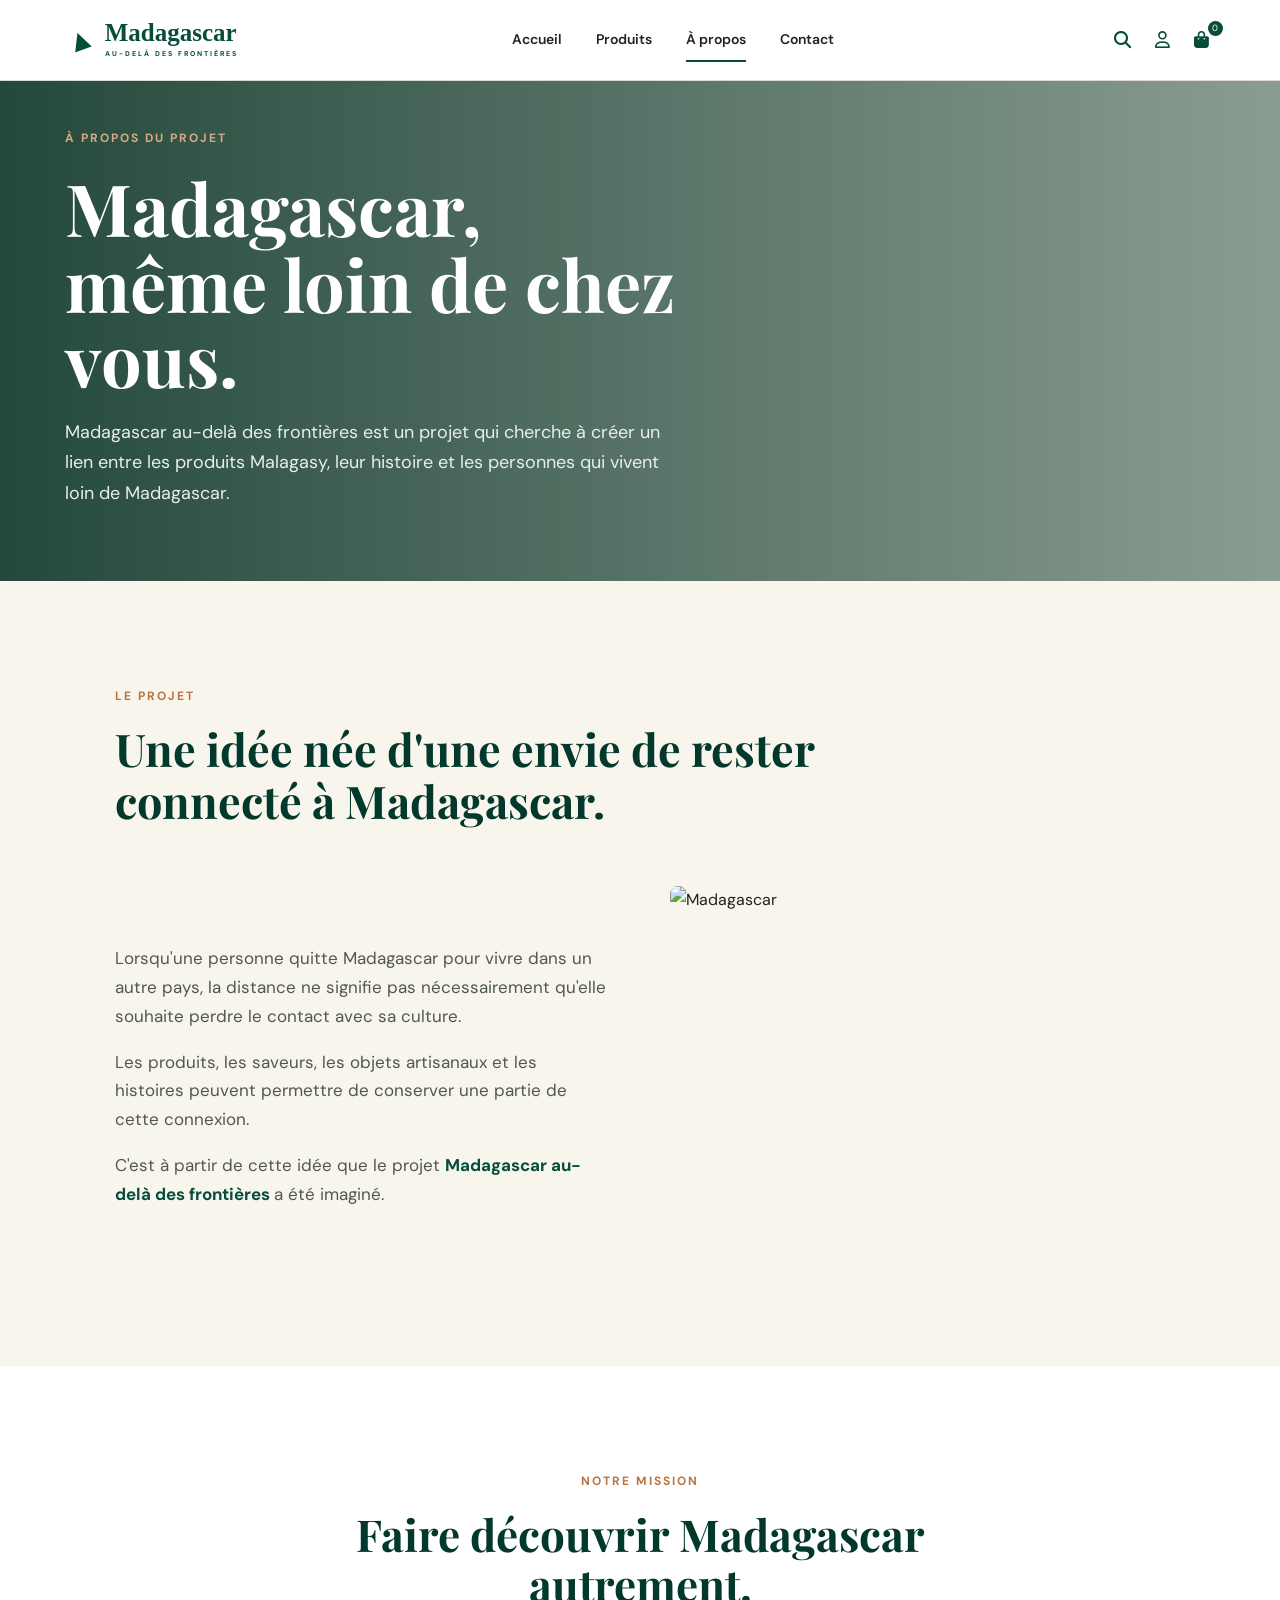
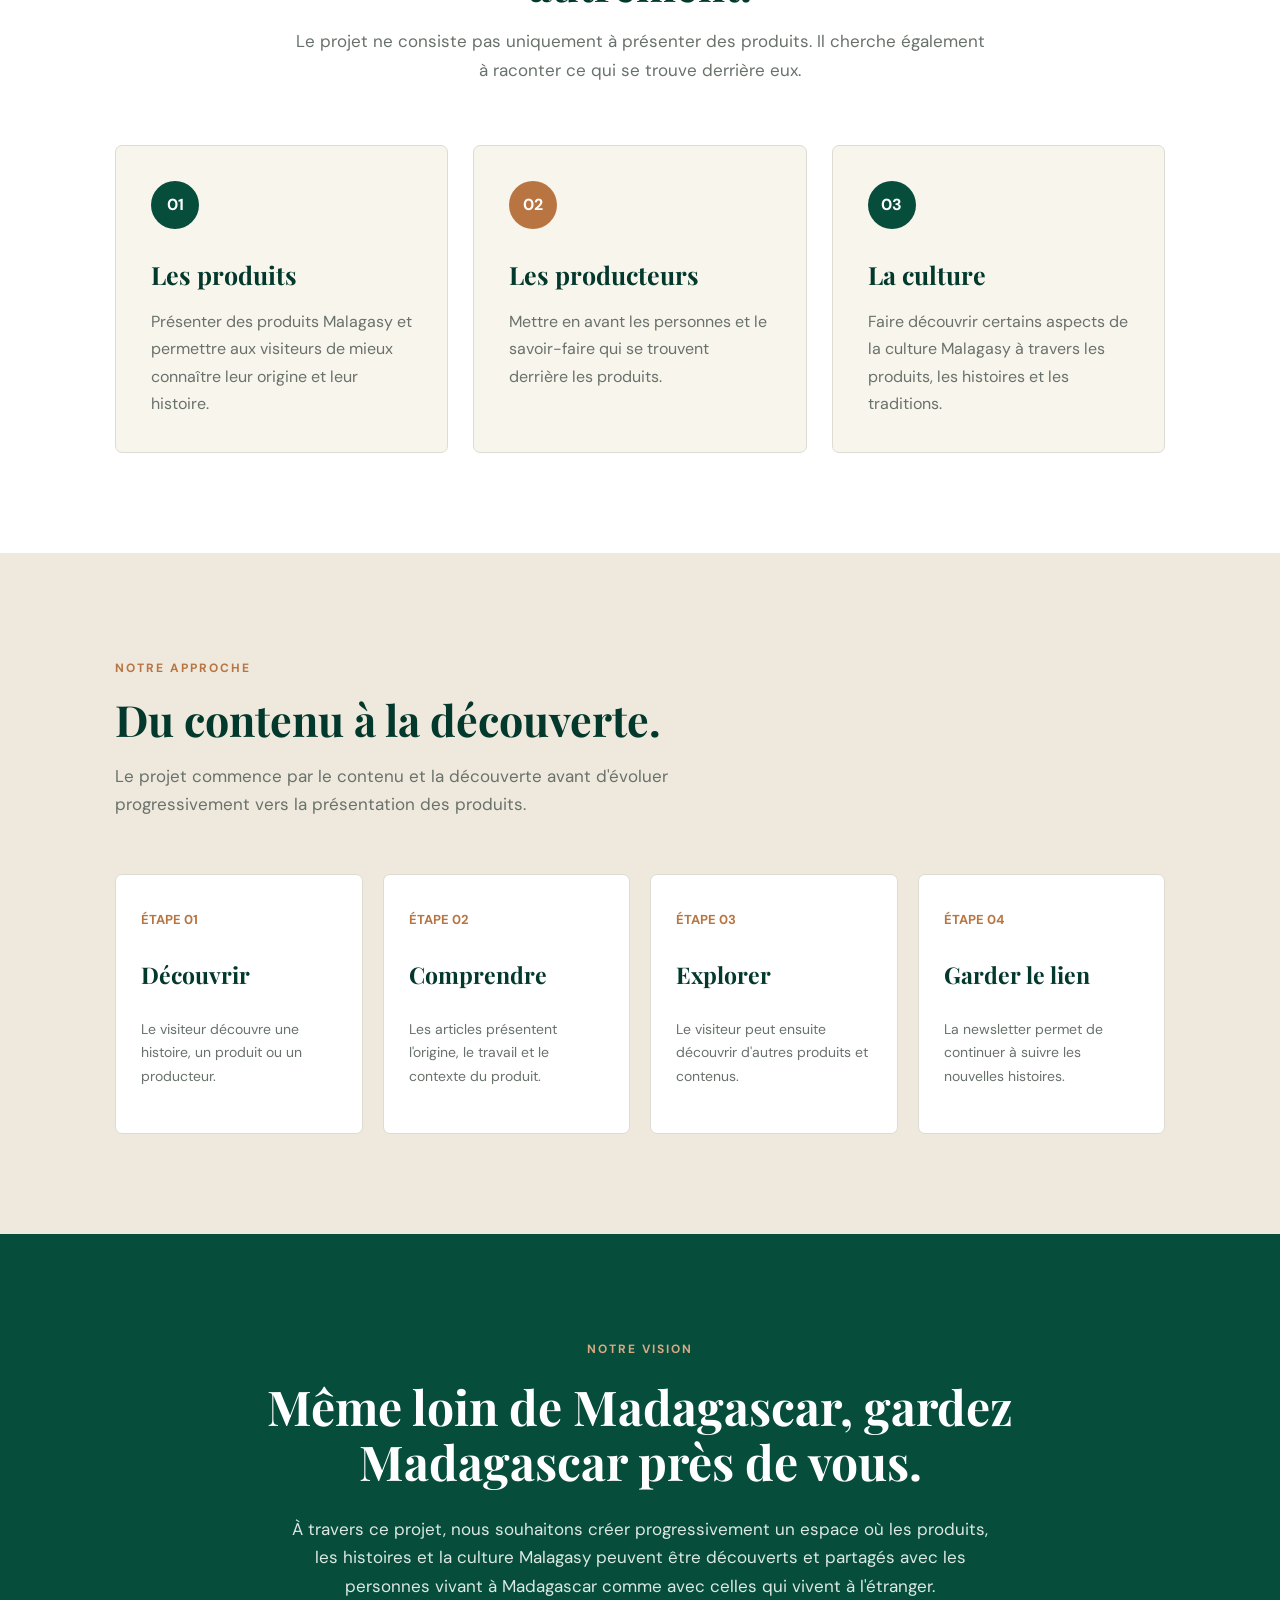
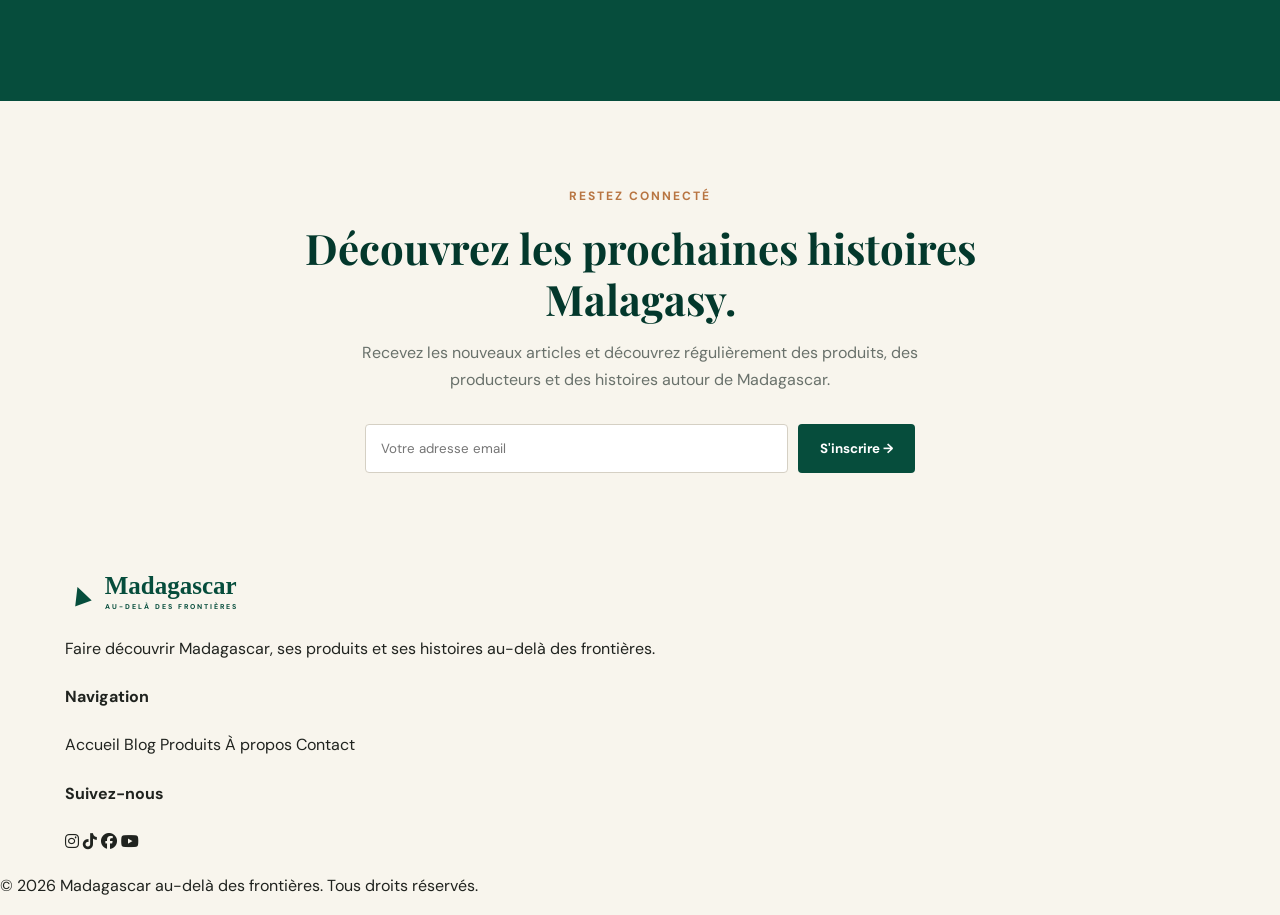
==== apropos.html @ 2da7e500 "Initial Commit" ====
<!DOCTYPE html>
<html lang="fr">

<head>

    <meta charset="UTF-8">

    <meta name="viewport"
          content="width=device-width, initial-scale=1.0">

    <title>
        À propos du projet - Madagascar au-delà des frontières
    </title>

    <!-- =====================================
         POLICES
    ====================================== -->

    <link rel="preconnect"
          href="https://fonts.googleapis.com">

    <link rel="preconnect"
          href="https://fonts.gstatic.com"
          crossorigin>

    <link href="https://fonts.googleapis.com/css2?family=DM+Sans:wght@400;500;600;700&family=Playfair+Display:wght@500;600;700&display=swap"
          rel="stylesheet">

           <link rel="stylesheet"
          href="https://cdnjs.cloudflare.com/ajax/libs/font-awesome/6.5.2/css/all.min.css">

          <style>
            :root {

            --green: #064d3c;
            --green-dark: #03382c;

            --cream: #f8f5ed;
            --cream-dark: #eee9dc;

            --brown: #b87542;

            --text: #20231f;
            --text-light: #69716b;

            --white: #ffffff;

            --border: #dedbd2;
        }

       /* =========================
        HEADER
        ========================= */

        

         a {

            text-decoration: none;

            color: inherit;
        }


        button,
        input {

            font-family: inherit;
        }


        .container {

            width: min(1150px, 90%);

            margin: auto;

            
        }


        /* =========================
        HEADER
        ========================= */

        .header {
            position: relative;
            z-index: 1000;

            background: white;

            border-bottom: 1px solid var(--border);
        }

        .navbar {
            min-height: 76px;

            display: flex;
            align-items: center;
            justify-content: space-between;
        }

        .logo {
            display: flex;
            align-items: center;
            gap: 10px;

            color: var(--green);
        }


        .logo {
            display: flex;
            align-items: center;
            gap: 10px;

            color: var(--green);
        }

        .logo-icon {
            font-size: 30px;
            transform: rotate(-20deg);
        }

        .logo strong {
            display: block;

            font-family: Georgia, serif;
            font-size: 25px;
            line-height: 1;
        }

        .logo small {
            display: block;

            margin-top: 3px;

            font-size: 7px;
            letter-spacing: 2px;
            font-weight: bold;
        }

        .nav-menu {
            display: flex;
            gap: 34px;
        }

        .nav-menu a {
            position: relative;

            font-size: 14px;
            font-weight: 600;

            padding: 28px 0;
        }

        .nav-menu a::after {
            content: "";

            position: absolute;
            left: 0;
            bottom: 18px;

            width: 0;
            height: 2px;

            background: var(--green);

            transition: 0.3s;
        }

        .nav-menu a:hover::after,
        .nav-menu a.active::after {
            width: 100%;
        }

        .nav-actions {
            display: flex;
            align-items: center;
            gap: 12px;
        }

        .icon-btn,
        .mobile-btn {
            border: none;
            background: transparent;

            cursor: pointer;

            font-size: 17px;
            color: var(--green);
        }

        .cart-btn {
            position: relative;
        }

        .cart-btn span {
            position: absolute;

            top: -7px;
            right: -8px;

            width: 15px;
            height: 15px;

            display: flex;
            align-items: center;
            justify-content: center;

            border-radius: 50%;

            background: var(--green);
            color: white;

            font-size: 9px;
        }

        .mobile-btn {
            display: none;
        }
          </style>

          <link rel="icon" type="image/x-icon" href="Images/ravenala-palm.png">
</head>


<body style="
    margin: 0;
    padding: 0;
    background: #f8f5ed;
    color: #20231f;
    font-family: 'DM Sans', Arial, sans-serif;
    line-height: 1.7;
">


    <!-- ================= HEADER ================= -->

<header class="header">

    <div class="container navbar">

        <a href="index.html" class="logo">

            <span class="logo-icon">▲</span>

            <div>
                <strong>Madagascar</strong>
                <small>AU-DELÀ DES FRONTIÈRES</small>
            </div>

        </a>

        <nav class="nav-menu">

            <a href="index.html">Accueil</a>
            <a href="produits.html" >Produits</a>
            <a href="apropos.html" class="active">À propos</a>
            <a href="contact.html">Contact</a>

        </nav>

        <div class="nav-actions">

            <button id="searchBtn" class="icon-btn">
                <i class="fa-solid fa-magnifying-glass"></i>
            </button>

            <button class="icon-btn">
                <i class="fa-regular fa-user"></i>
            </button>

            <button class="icon-btn cart-btn">

                <i class="fa-solid fa-bag-shopping"></i>

                <span id="cartCount">0</span>

            </button>

        </div>

    </div>

</header>




    <!-- =====================================
         HERO
    ====================================== -->

    <section style="
         background:
        linear-gradient(
            90deg,
            rgba(6, 49, 35, .88),
            rgba(6, 49, 35, .45)
        ),
        url('../assets/hero-madagascar.jpg');
        

        background-size: cover;
        background-position: center;

        min-height: 500px;

        display: flex;
        align-items: center;
    ">

        <div style="
            width: 90%;
            max-width: 1150px;
            margin: auto;
        ">

            <div style="
                max-width: 720px;
                color: white;
            ">

                <span style="
                    color: #d7aa83;
                    font-size: 12px;
                    font-weight: 700;
                    letter-spacing: 2px;
                ">
                    À PROPOS DU PROJET
                </span>


                <h1 style="
                    font-family: 'Playfair Display', Georgia, serif;
                    font-size: clamp(45px, 7vw, 72px);
                    line-height: 1.05;
                    margin: 20px 0;
                    color: white;
                ">

                    Madagascar,
                    <br>
                    même loin de chez vous.

                </h1>


                <p style="
                    max-width: 620px;
                    font-size: 18px;
                    color: #e8eeeb;
                    margin-bottom: 30px;
                ">

                    Madagascar au-delà des frontières est un
                    projet qui cherche à créer un lien entre
                    les produits Malagasy, leur histoire et
                    les personnes qui vivent loin de Madagascar.

                </p>

            </div>

        </div>

    </section>



    <!-- =====================================
         PRÉSENTATION DU PROJET
    ====================================== -->

    <section id="projet"
             style="
                 padding: 100px 0;
                 background: #f8f5ed;
             ">

        <div style="
            width: 90%;
            max-width: 1050px;
            margin: auto;
        ">


            <!-- TITRE -->

            <div style="
                max-width: 700px;
                margin-bottom: 60px;
            ">

                <span style="
                    color: #b87542;
                    font-size: 12px;
                    font-weight: 700;
                    letter-spacing: 2px;
                ">
                    LE PROJET
                </span>


                <h2 style="
                    font-family: 'Playfair Display', Georgia, serif;
                    color: #03382c;
                    font-size: 45px;
                    line-height: 1.15;
                    margin: 15px 0;
                ">

                    Une idée née d'une envie
                    de rester connecté à Madagascar.

                </h2>

            </div>



            <!-- CONTENU -->

            <div style="
                display: grid;
                grid-template-columns: 1fr 1fr;
                gap: 60px;
                align-items: center;
            ">


                <!-- TEXTE -->

                <div>

                    <p style="
                        font-size: 17px;
                        color: #4f5852;
                    ">

                        Lorsqu'une personne quitte Madagascar
                        pour vivre dans un autre pays, la distance
                        ne signifie pas nécessairement qu'elle
                        souhaite perdre le contact avec sa culture.

                    </p>


                    <p style="
                        font-size: 17px;
                        color: #4f5852;
                    ">

                        Les produits, les saveurs, les objets
                        artisanaux et les histoires peuvent
                        permettre de conserver une partie de
                        cette connexion.

                    </p>


                    <p style="
                        font-size: 17px;
                        color: #4f5852;
                    ">

                        C'est à partir de cette idée que le projet
                        <strong style="color: #064d3c;">
                            Madagascar au-delà des frontières
                        </strong>
                        a été imaginé.

                    </p>

                </div>



                <!-- IMAGE -->

                <div style="
                    min-height: 380px;
                    overflow: hidden;
                    border-radius: 8px;
                ">

                    <img
                        src="images/madagascar.jpg"
                        alt="Madagascar"
                        style="
                            width: 100%;
                            height: 380px;
                            object-fit: cover;
                            display: block;
                        "
                    >

                </div>

            </div>

        </div>

    </section>



    <!-- =====================================
         NOTRE OBJECTIF
    ====================================== -->

    <section id="mission"
             style="
                 background: white;
                 padding: 100px 0;
             ">

        <div style="
            width: 90%;
            max-width: 1050px;
            margin: auto;
        ">


            <div style="
                text-align: center;
                max-width: 700px;
                margin: 0 auto 60px;
            ">

                <span style="
                    color: #b87542;
                    font-size: 12px;
                    font-weight: 700;
                    letter-spacing: 2px;
                ">
                    NOTRE MISSION
                </span>


                <h2 style="
                    font-family: 'Playfair Display', Georgia, serif;
                    color: #03382c;
                    font-size: 44px;
                    line-height: 1.15;
                    margin: 15px 0;
                ">

                    Faire découvrir Madagascar
                    autrement.

                </h2>


                <p style="
                    color: #69716b;
                    font-size: 17px;
                ">

                    Le projet ne consiste pas uniquement à
                    présenter des produits. Il cherche également
                    à raconter ce qui se trouve derrière eux.

                </p>

            </div>



            <!-- CARTES -->

            <div style="
                display: grid;
                grid-template-columns: repeat(3, 1fr);
                gap: 25px;
            ">


                <!-- CARTE 1 -->

                <div style="
                    border: 1px solid #dedbd2;
                    background: #f8f5ed;
                    border-radius: 7px;
                    padding: 35px;
                ">

                    <div style="
                        width: 48px;
                        height: 48px;
                        display: flex;
                        align-items: center;
                        justify-content: center;
                        background: #064d3c;
                        color: white;
                        border-radius: 50%;
                        font-weight: 700;
                        margin-bottom: 25px;
                    ">
                        01
                    </div>


                    <h3 style="
                        font-family: 'Playfair Display', Georgia, serif;
                        color: #03382c;
                        font-size: 25px;
                        margin-bottom: 12px;
                    ">

                        Les produits

                    </h3>


                    <p style="
                        color: #69716b;
                        margin: 0;
                    ">

                        Présenter des produits Malagasy et
                        permettre aux visiteurs de mieux
                        connaître leur origine et leur histoire.

                    </p>

                </div>



                <!-- CARTE 2 -->

                <div style="
                    border: 1px solid #dedbd2;
                    background: #f8f5ed;
                    border-radius: 7px;
                    padding: 35px;
                ">

                    <div style="
                        width: 48px;
                        height: 48px;
                        display: flex;
                        align-items: center;
                        justify-content: center;
                        background: #b87542;
                        color: white;
                        border-radius: 50%;
                        font-weight: 700;
                        margin-bottom: 25px;
                    ">
                        02
                    </div>


                    <h3 style="
                        font-family: 'Playfair Display', Georgia, serif;
                        color: #03382c;
                        font-size: 25px;
                        margin-bottom: 12px;
                    ">

                        Les producteurs

                    </h3>


                    <p style="
                        color: #69716b;
                        margin: 0;
                    ">

                        Mettre en avant les personnes et le
                        savoir-faire qui se trouvent derrière
                        les produits.

                    </p>

                </div>



                <!-- CARTE 3 -->

                <div style="
                    border: 1px solid #dedbd2;
                    background: #f8f5ed;
                    border-radius: 7px;
                    padding: 35px;
                ">

                    <div style="
                        width: 48px;
                        height: 48px;
                        display: flex;
                        align-items: center;
                        justify-content: center;
                        background: #064d3c;
                        color: white;
                        border-radius: 50%;
                        font-weight: 700;
                        margin-bottom: 25px;
                    ">
                        03
                    </div>


                    <h3 style="
                        font-family: 'Playfair Display', Georgia, serif;
                        color: #03382c;
                        font-size: 25px;
                        margin-bottom: 12px;
                    ">

                        La culture

                    </h3>


                    <p style="
                        color: #69716b;
                        margin: 0;
                    ">

                        Faire découvrir certains aspects de la
                        culture Malagasy à travers les produits,
                        les histoires et les traditions.

                    </p>

                </div>

            </div>

        </div>

    </section>



    <!-- =====================================
         COMMENT ÇA FONCTIONNE ?
    ====================================== -->

    <section style="
        padding: 100px 0;
        background: #eee9dc;
    ">

        <div style="
            width: 90%;
            max-width: 1050px;
            margin: auto;
        ">


            <div style="
                max-width: 650px;
                margin-bottom: 55px;
            ">

                <span style="
                    color: #b87542;
                    font-size: 12px;
                    font-weight: 700;
                    letter-spacing: 2px;
                ">
                    NOTRE APPROCHE
                </span>


                <h2 style="
                    font-family: 'Playfair Display', Georgia, serif;
                    color: #03382c;
                    font-size: 43px;
                    line-height: 1.15;
                    margin: 15px 0;
                ">

                    Du contenu à la découverte.

                </h2>


                <p style="
                    color: #69716b;
                    font-size: 17px;
                ">

                    Le projet commence par le contenu et la
                    découverte avant d'évoluer progressivement
                    vers la présentation des produits.

                </p>

            </div>



            <!-- ÉTAPES -->

            <div style="
                display: grid;
                grid-template-columns: repeat(4, 1fr);
                gap: 20px;
            ">


                <div style="
                    background: white;
                    padding: 30px 25px;
                    border-radius: 7px;
                    border: 1px solid #dedbd2;
                ">

                    <strong style="
                        color: #b87542;
                        font-size: 13px;
                    ">
                        ÉTAPE 01
                    </strong>


                    <h3 style="
                        font-family: 'Playfair Display', Georgia, serif;
                        color: #03382c;
                        font-size: 23px;
                    ">
                        Découvrir
                    </h3>


                    <p style="
                        color: #69716b;
                        font-size: 14px;
                    ">

                        Le visiteur découvre une histoire,
                        un produit ou un producteur.

                    </p>

                </div>



                <div style="
                    background: white;
                    padding: 30px 25px;
                    border-radius: 7px;
                    border: 1px solid #dedbd2;
                ">

                    <strong style="
                        color: #b87542;
                        font-size: 13px;
                    ">
                        ÉTAPE 02
                    </strong>


                    <h3 style="
                        font-family: 'Playfair Display', Georgia, serif;
                        color: #03382c;
                        font-size: 23px;
                    ">
                        Comprendre
                    </h3>


                    <p style="
                        color: #69716b;
                        font-size: 14px;
                    ">

                        Les articles présentent l'origine,
                        le travail et le contexte du produit.

                    </p>

                </div>



                <div style="
                    background: white;
                    padding: 30px 25px;
                    border-radius: 7px;
                    border: 1px solid #dedbd2;
                ">

                    <strong style="
                        color: #b87542;
                        font-size: 13px;
                    ">
                        ÉTAPE 03
                    </strong>


                    <h3 style="
                        font-family: 'Playfair Display', Georgia, serif;
                        color: #03382c;
                        font-size: 23px;
                    ">
                        Explorer
                    </h3>


                    <p style="
                        color: #69716b;
                        font-size: 14px;
                    ">

                        Le visiteur peut ensuite découvrir
                        d'autres produits et contenus.

                    </p>

                </div>



                <div style="
                    background: white;
                    padding: 30px 25px;
                    border-radius: 7px;
                    border: 1px solid #dedbd2;
                ">

                    <strong style="
                        color: #b87542;
                        font-size: 13px;
                    ">
                        ÉTAPE 04
                    </strong>


                    <h3 style="
                        font-family: 'Playfair Display', Georgia, serif;
                        color: #03382c;
                        font-size: 23px;
                    ">
                        Garder le lien
                    </h3>


                    <p style="
                        color: #69716b;
                        font-size: 14px;
                    ">

                        La newsletter permet de continuer
                        à suivre les nouvelles histoires.

                    </p>

                </div>

            </div>

        </div>

    </section>



    <!-- =====================================
         VISION
    ====================================== -->

    <section style="
        padding: 100px 0;
        background: #064d3c;
        color: white;
    ">

        <div style="
            width: 90%;
            max-width: 900px;
            margin: auto;
            text-align: center;
        ">

            <span style="
                color: #d7aa83;
                font-size: 12px;
                font-weight: 700;
                letter-spacing: 2px;
            ">
                NOTRE VISION
            </span>


            <h2 style="
                font-family: 'Playfair Display', Georgia, serif;
                font-size: 48px;
                line-height: 1.15;
                margin: 18px 0 25px;
            ">

                Même loin de Madagascar,
                gardez Madagascar près de vous.

            </h2>


            <p style="
                max-width: 700px;
                margin: auto;
                color: #dce8e2;
                font-size: 17px;
            ">

                À travers ce projet, nous souhaitons créer
                progressivement un espace où les produits,
                les histoires et la culture Malagasy peuvent
                être découverts et partagés avec les personnes
                vivant à Madagascar comme avec celles qui
                vivent à l'étranger.

            </p>

        </div>

    </section>



    <!-- =====================================
         NEWSLETTER / CTA
    ====================================== -->

    <section id="contact"
             style="
                 padding: 80px 0;
                 background: #f8f5ed;
             ">

        <div style="
            width: 90%;
            max-width: 800px;
            margin: auto;
            text-align: center;
        ">

            <span style="
                color: #b87542;
                font-size: 12px;
                font-weight: 700;
                letter-spacing: 2px;
            ">
                RESTEZ CONNECTÉ
            </span>


            <h2 style="
                font-family: 'Playfair Display', Georgia, serif;
                color: #03382c;
                font-size: 42px;
                line-height: 1.2;
                margin: 15px 0;
            ">

                Découvrez les prochaines
                histoires Malagasy.

            </h2>


            <p style="
                color: #69716b;
                max-width: 600px;
                margin: 0 auto 30px;
            ">

                Recevez les nouveaux articles et découvrez
                régulièrement des produits, des producteurs
                et des histoires autour de Madagascar.

            </p>


            <form id="newsletterForm"
                  style="
                      max-width: 550px;
                      margin: auto;
                      display: flex;
                      gap: 10px;
                  ">

                <input
                    type="email"
                    id="email"
                    placeholder="Votre adresse email"
                    required
                    style="
                        flex: 1;
                        padding: 15px;
                        border: 1px solid #d5d0c4;
                        border-radius: 4px;
                        outline: none;
                        font-family: inherit;
                    "
                >


                <button type="submit"
                        style="
                            border: none;
                            background: #064d3c;
                            color: white;
                            padding: 15px 22px;
                            border-radius: 4px;
                            font-weight: 700;
                            cursor: pointer;
                        ">

                    S'inscrire →

                </button>

            </form>


            <p id="message"
               style="
                   margin-top: 15px;
                   color: #064d3c;
                   font-size: 14px;
               ">
            </p>

        </div>

    </section>



<!-- ================= FOOTER ================= -->

<footer class="footer">

    <div class="container footer-grid">

        <div class="footer-brand">

            <a href="#" class="logo footer-logo">

                <span class="logo-icon">▲</span>

                <div>
                    <strong>Madagascar</strong>
                    <small>AU-DELÀ DES FRONTIÈRES</small>
                </div>

            </a>

            <p>
                Faire découvrir Madagascar,
                ses produits et ses histoires
                au-delà des frontières.
            </p>

        </div>


        <div>

            <h4>Navigation</h4>

            <a href="index.html">Accueil</a>
            <a href="blog.html">Blog</a>
            <a href="produits.html">Produits</a>
            <a href="apropos.html" >À propos</a>
            <a href="contact.html">Contact</a>

        </div>


        <div>

            <h4>Suivez-nous</h4>

            <div class="footer-social">

                <a href="#">
                    <i class="fa-brands fa-instagram"></i>
                </a>

                <a href="#">
                    <i class="fa-brands fa-tiktok"></i>
                </a>

                <a href="#">
                    <i class="fa-brands fa-facebook"></i>
                </a>

                <a href="#">
                    <i class="fa-brands fa-youtube"></i>
                </a>

            </div>

        </div>

    </div>


    <div class="footer-bottom">

        <p>
            © 2026 Madagascar au-delà des frontières.
            Tous droits réservés.
        </p>

    </div>

</footer>



    <!-- =====================================
         JAVASCRIPT
    ====================================== -->

    <script>

        /* =====================================
           MENU MOBILE
        ====================================== */

        const menuButton =
            document.getElementById("menuButton");

        const mainNav =
            document.getElementById("mainNav");


        menuButton.addEventListener("click", function () {

            if (mainNav.style.display === "flex") {

                mainNav.style.display = "none";

            } else {

                mainNav.style.display = "flex";

                mainNav.style.flexDirection = "column";

                mainNav.style.position = "absolute";

                mainNav.style.top = "90px";

                mainNav.style.left = "0";

                mainNav.style.width = "100%";

                mainNav.style.background = "#f8f5ed";

                mainNav.style.padding = "25px";

                mainNav.style.boxSizing = "border-box";

            }

        });



        /* =====================================
           NEWSLETTER
        ====================================== */

        const newsletterForm =
            document.getElementById(
                "newsletterForm"
            );


        const message =
            document.getElementById("message");


        newsletterForm.addEventListener(
            "submit",
            function (event) {

                event.preventDefault();


                const email =
                    document
                    .getElementById("email")
                    .value
                    .trim();


                if (email === "") {

                    message.textContent =
                        "Veuillez entrer votre adresse email.";

                    return;

                }


                message.textContent =
                    "Merci ! Votre inscription a bien été prise en compte.";


                newsletterForm.reset();

            }
        );

    </script>


</body>

</html>
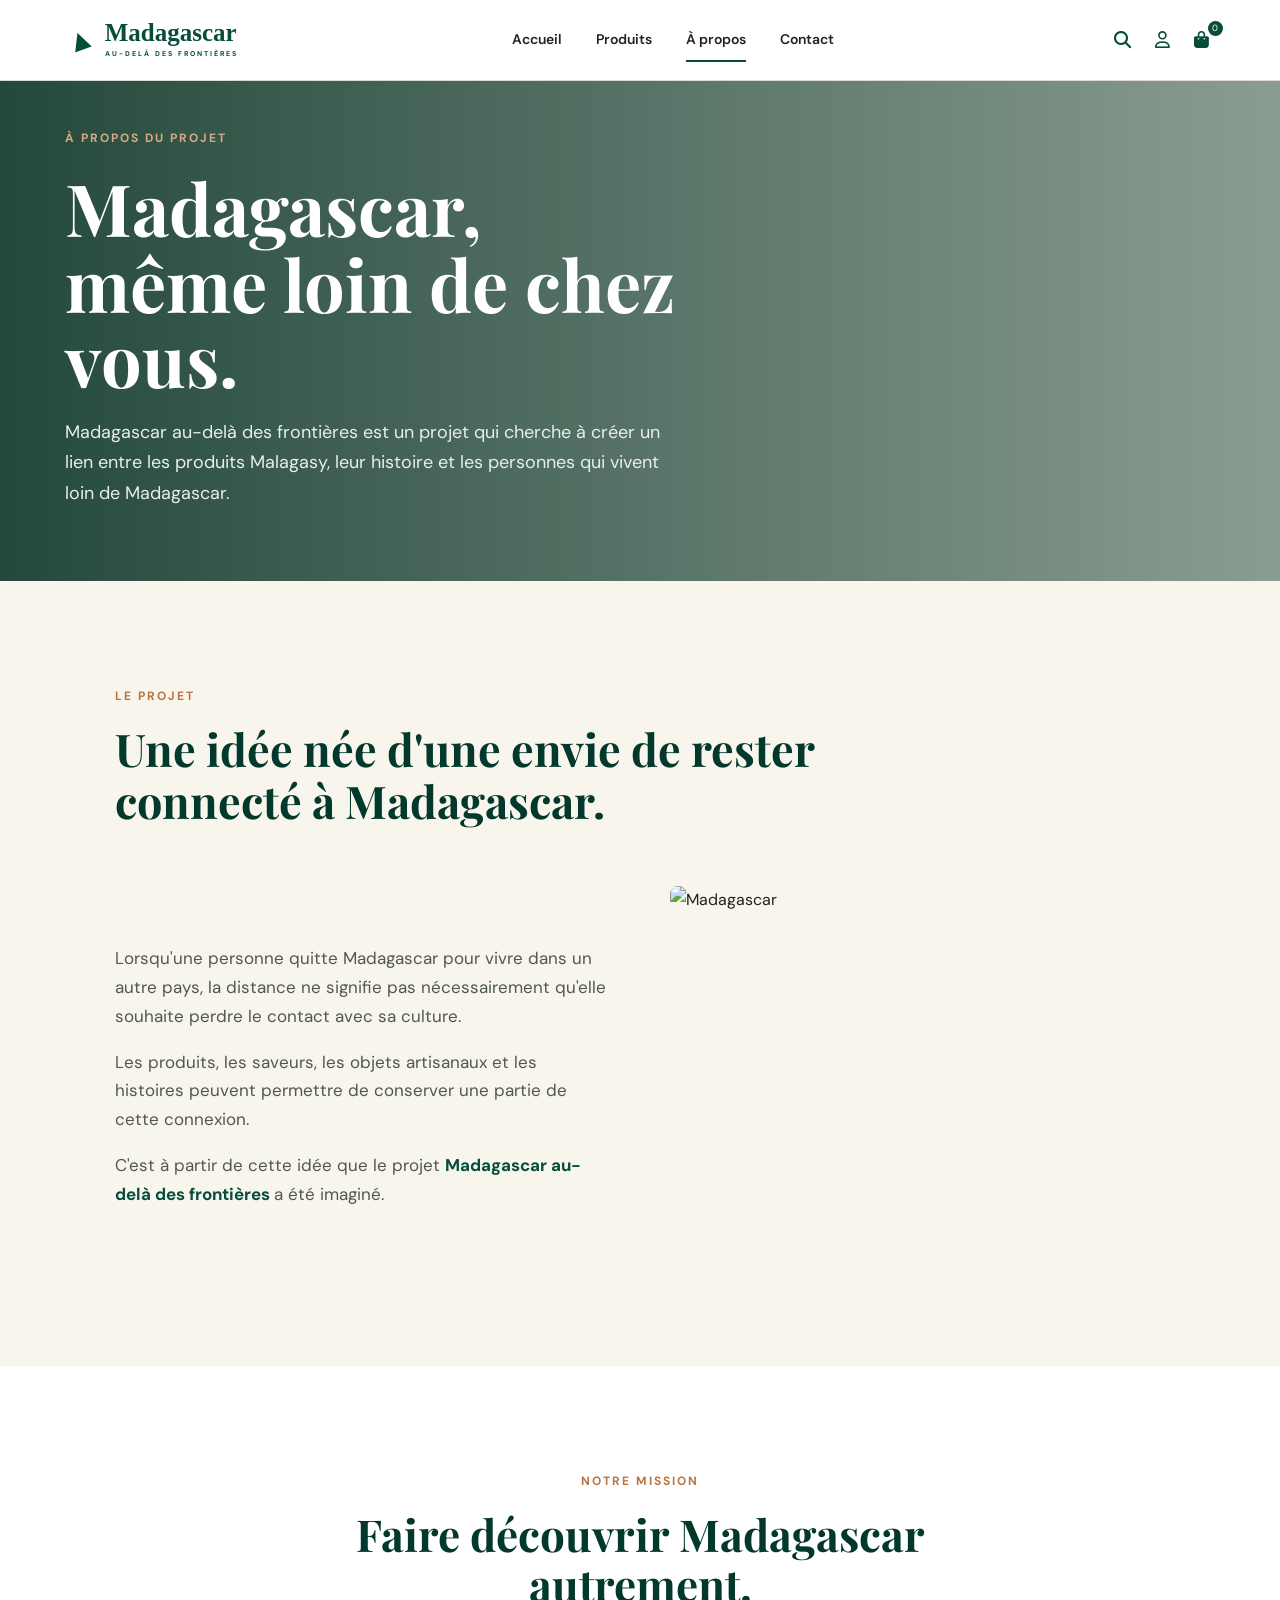
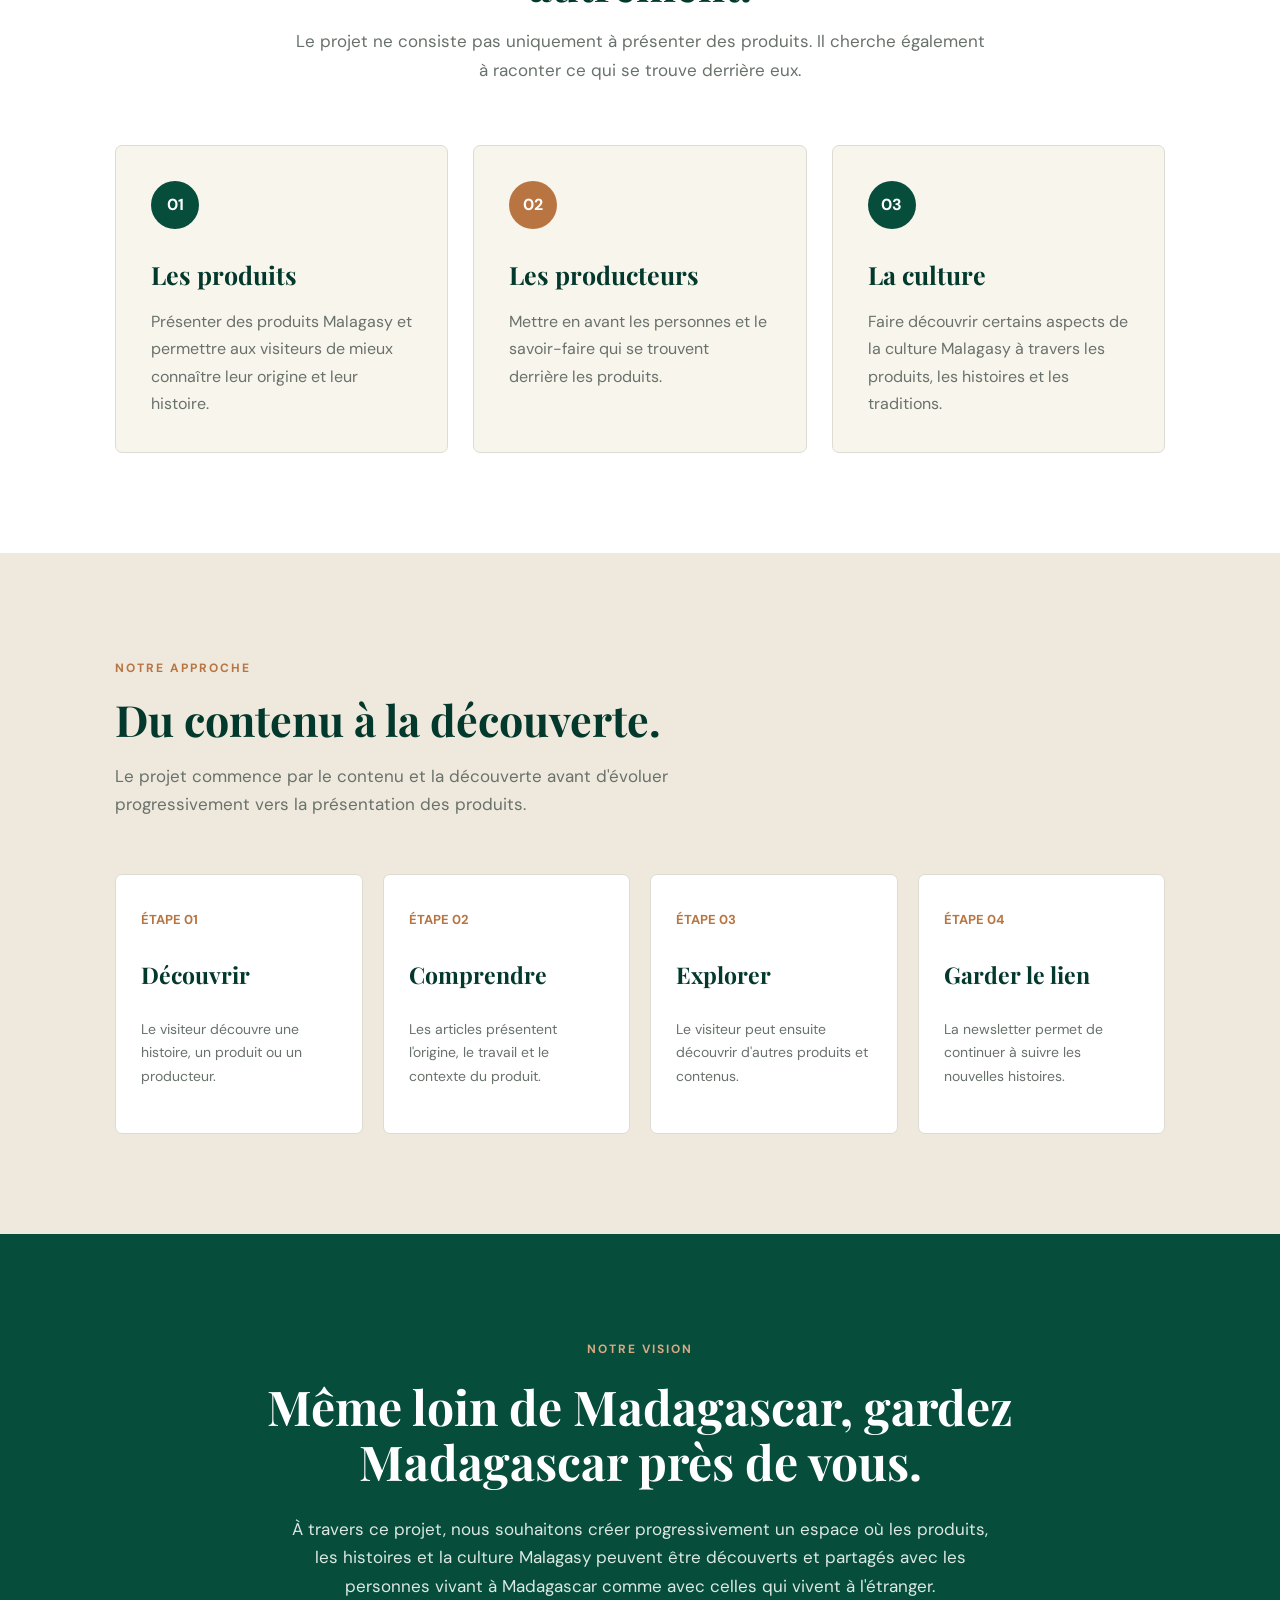
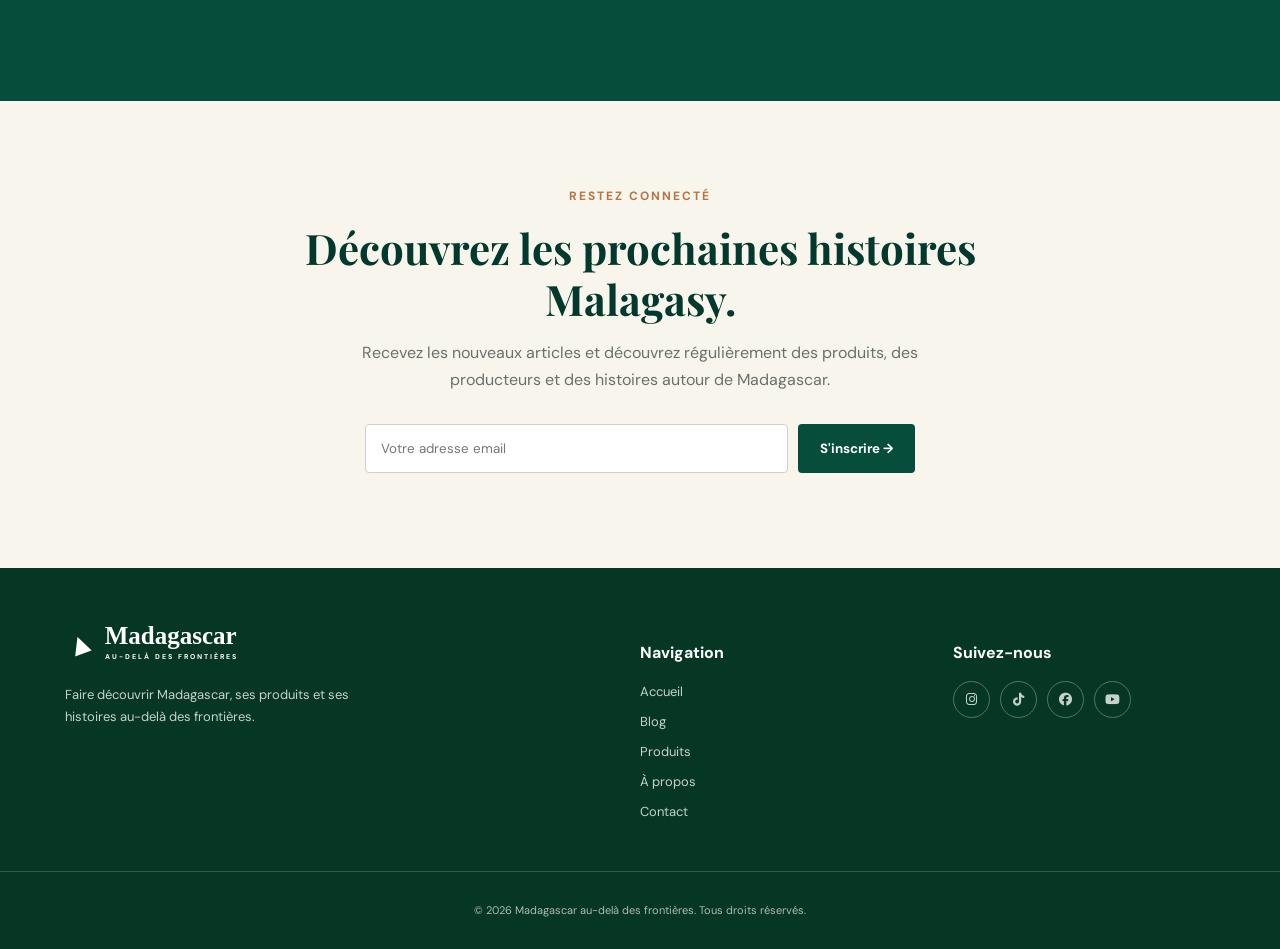
==== commit 287cc2dd: "Update apropos.html" ====
--- a/apropos.html
+++ b/apropos.html
@@ -219,6 +219,87 @@
         .mobile-btn {
             display: none;
         }
+
+              /* =========================
+   FOOTER
+========================= */
+
+.footer {
+    padding-top: 50px;
+
+    background: #063725;
+
+    color: white;
+}
+
+.footer-grid {
+    display: grid;
+
+    grid-template-columns: 2fr 1fr 1fr;
+
+    gap: 50px;
+
+    padding-bottom: 40px;
+}
+
+.footer-logo {
+    color: white;
+}
+
+.footer-brand p {
+    max-width: 300px;
+
+    margin-top: 15px;
+
+    color: #c5d2ca;
+
+    font-size: 13px;
+}
+
+.footer h4 {
+    margin-bottom: 15px;
+}
+
+.footer-grid > div:not(.footer-brand) a {
+    display: block;
+
+    margin-bottom: 8px;
+
+    color: #c5d2ca;
+
+    font-size: 13px;
+}
+
+.footer-social {
+    display: flex;
+    gap: 10px;
+}
+
+.footer-social a {
+    width: 35px !important;
+    height: 35px;
+
+    display: flex !important;
+    align-items: center;
+    justify-content: center;
+
+    border: 1px solid #557565;
+
+    border-radius: 50%;
+}
+
+.footer-bottom {
+    padding: 18px;
+
+    border-top: 1px solid #315c4b;
+
+    text-align: center;
+
+    color: #aabdb3;
+
+    font-size: 11px;
+}
+
           </style>
 
           <link rel="icon" type="image/x-icon" href="Images/ravenala-palm.png">
@@ -486,7 +567,7 @@
                 ">
 
                     <img
-                        src="images/madagascar.jpg"
+                        src="Images/Connexion.jpg"
                         alt="Madagascar"
                         style="
                             width: 100%;
@@ -1321,4 +1402,4 @@
 
 </body>
 
-</html>+</html>
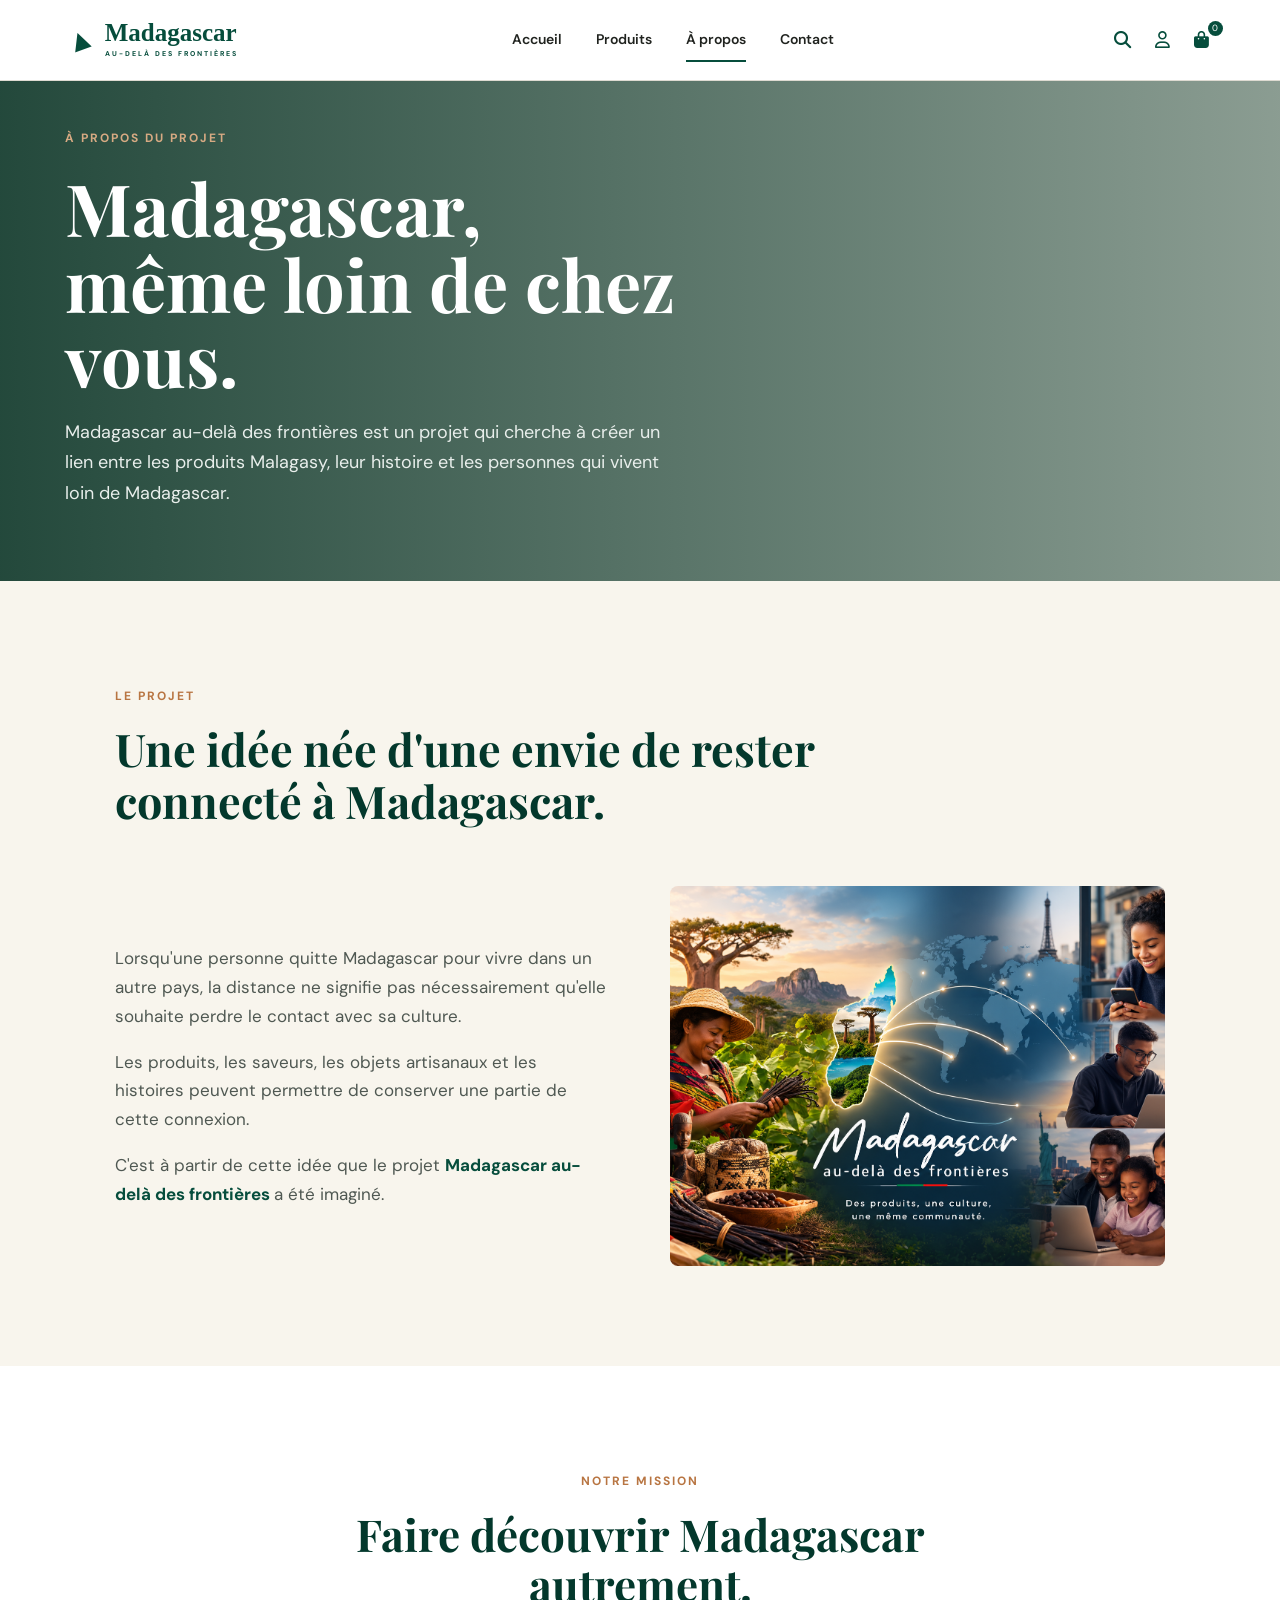
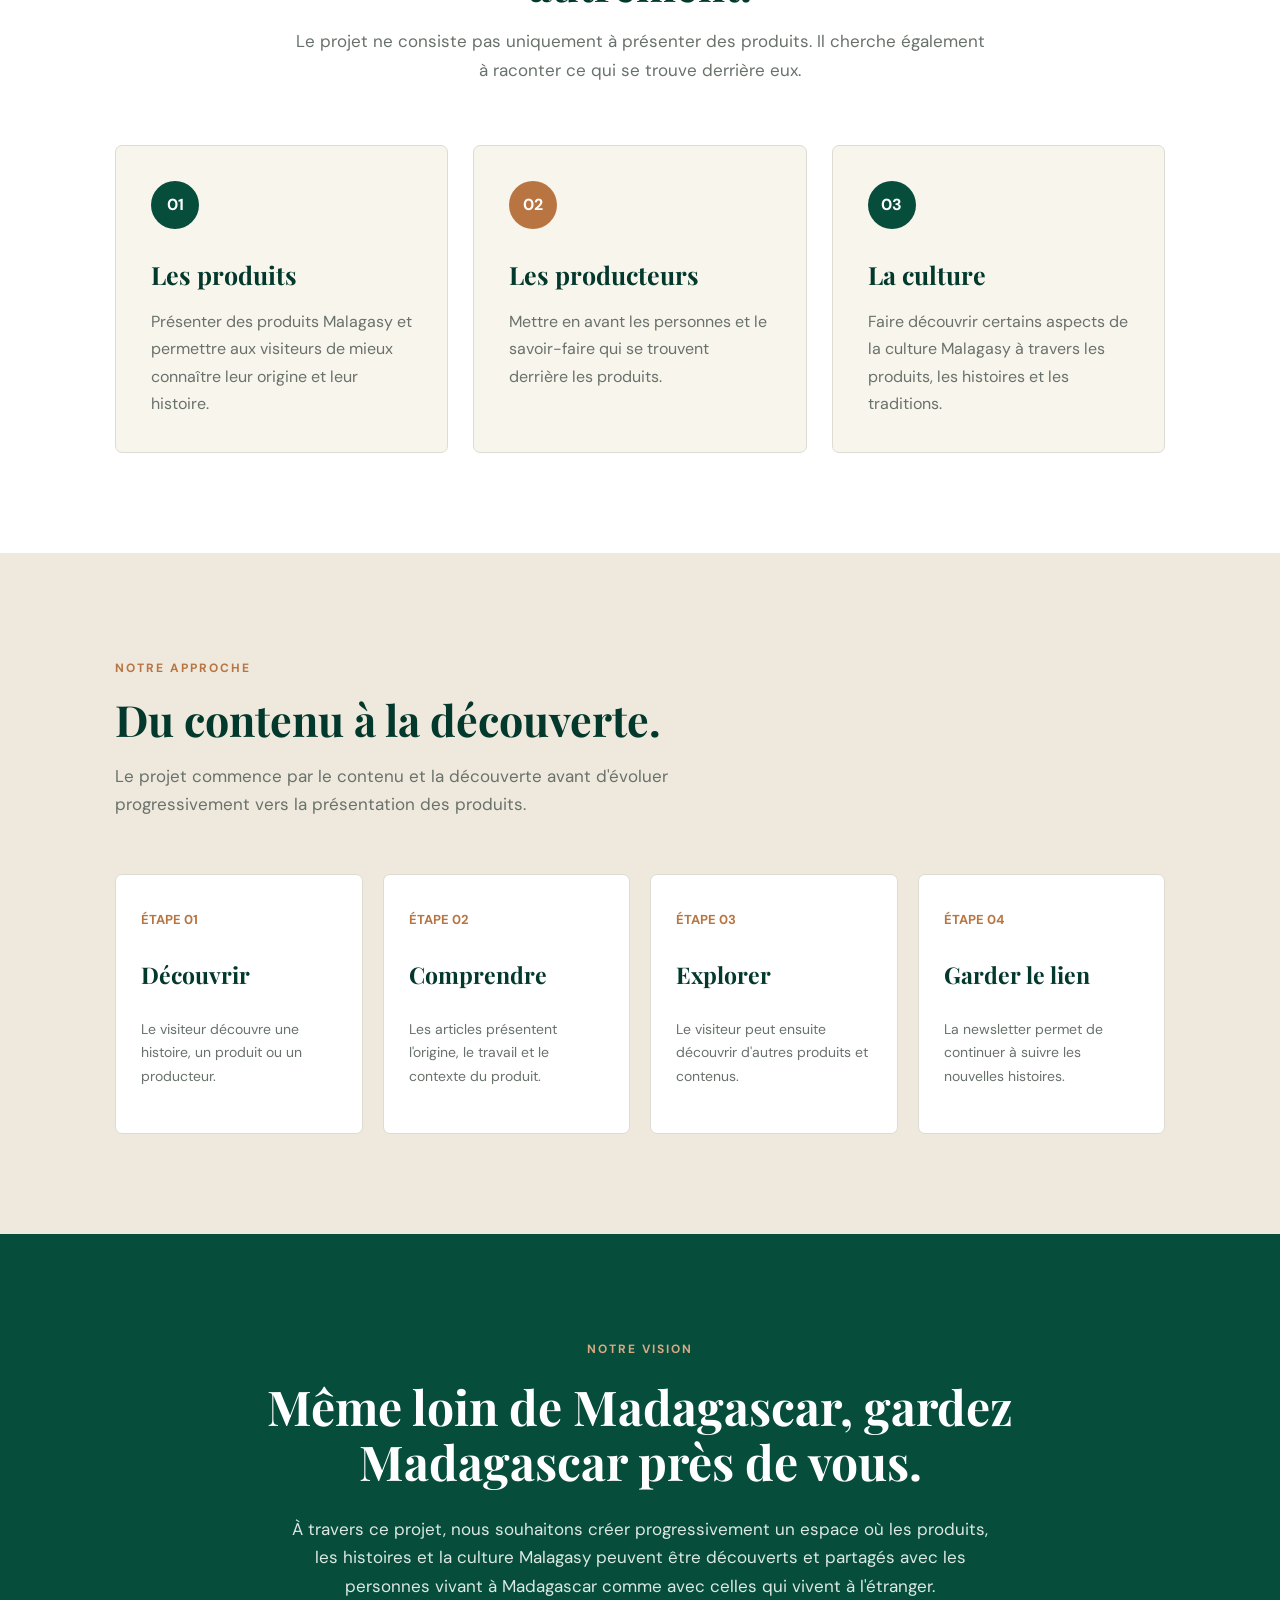
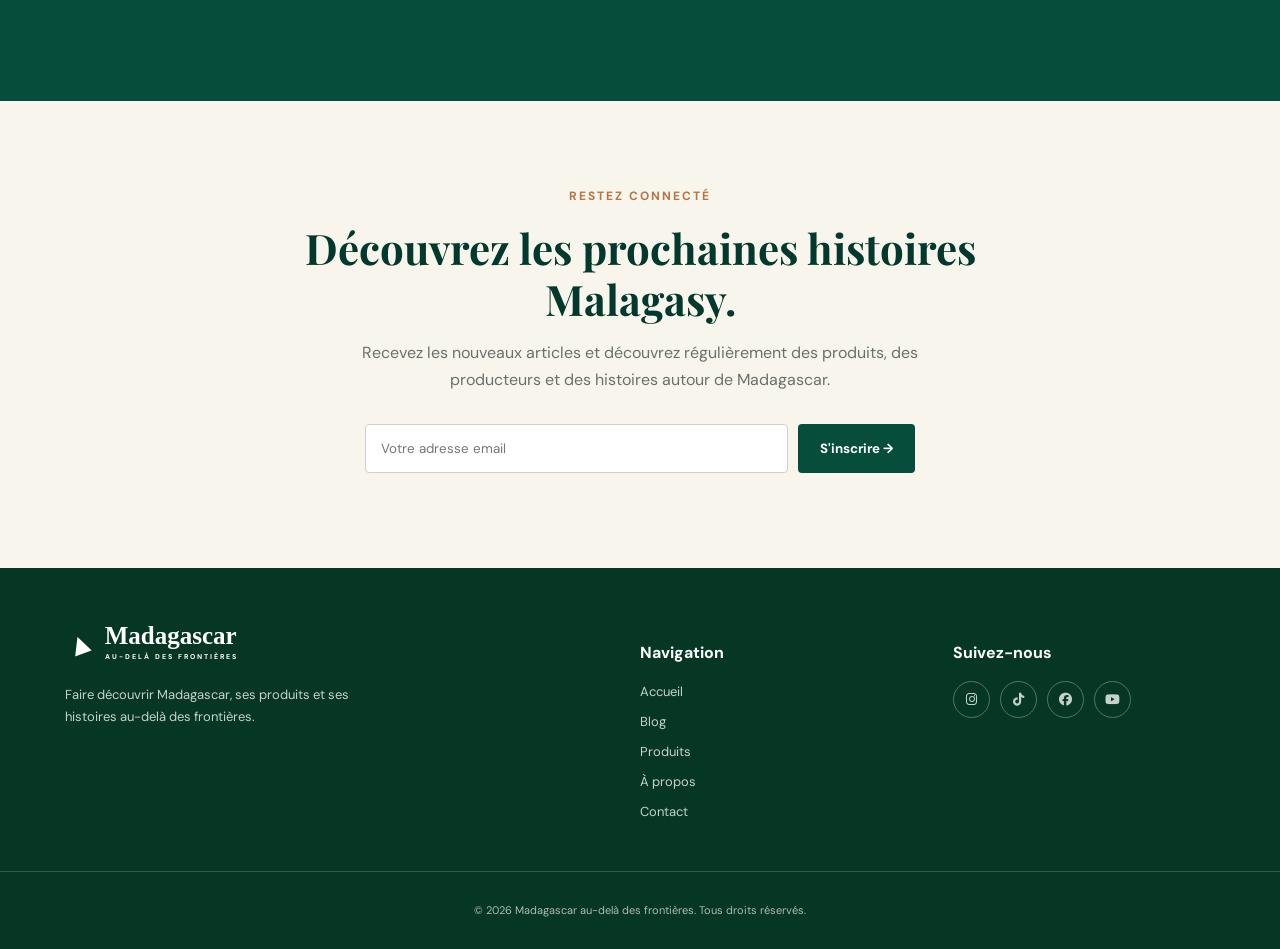
==== commit 9814784b: "Update apropos.html" ====
--- a/apropos.html
+++ b/apropos.html
@@ -567,7 +567,7 @@
                 ">
 
                     <img
-                        src="Images/Connexion.jpg"
+                        src="Images/Connexion.png"
                         alt="Madagascar"
                         style="
                             width: 100%;
